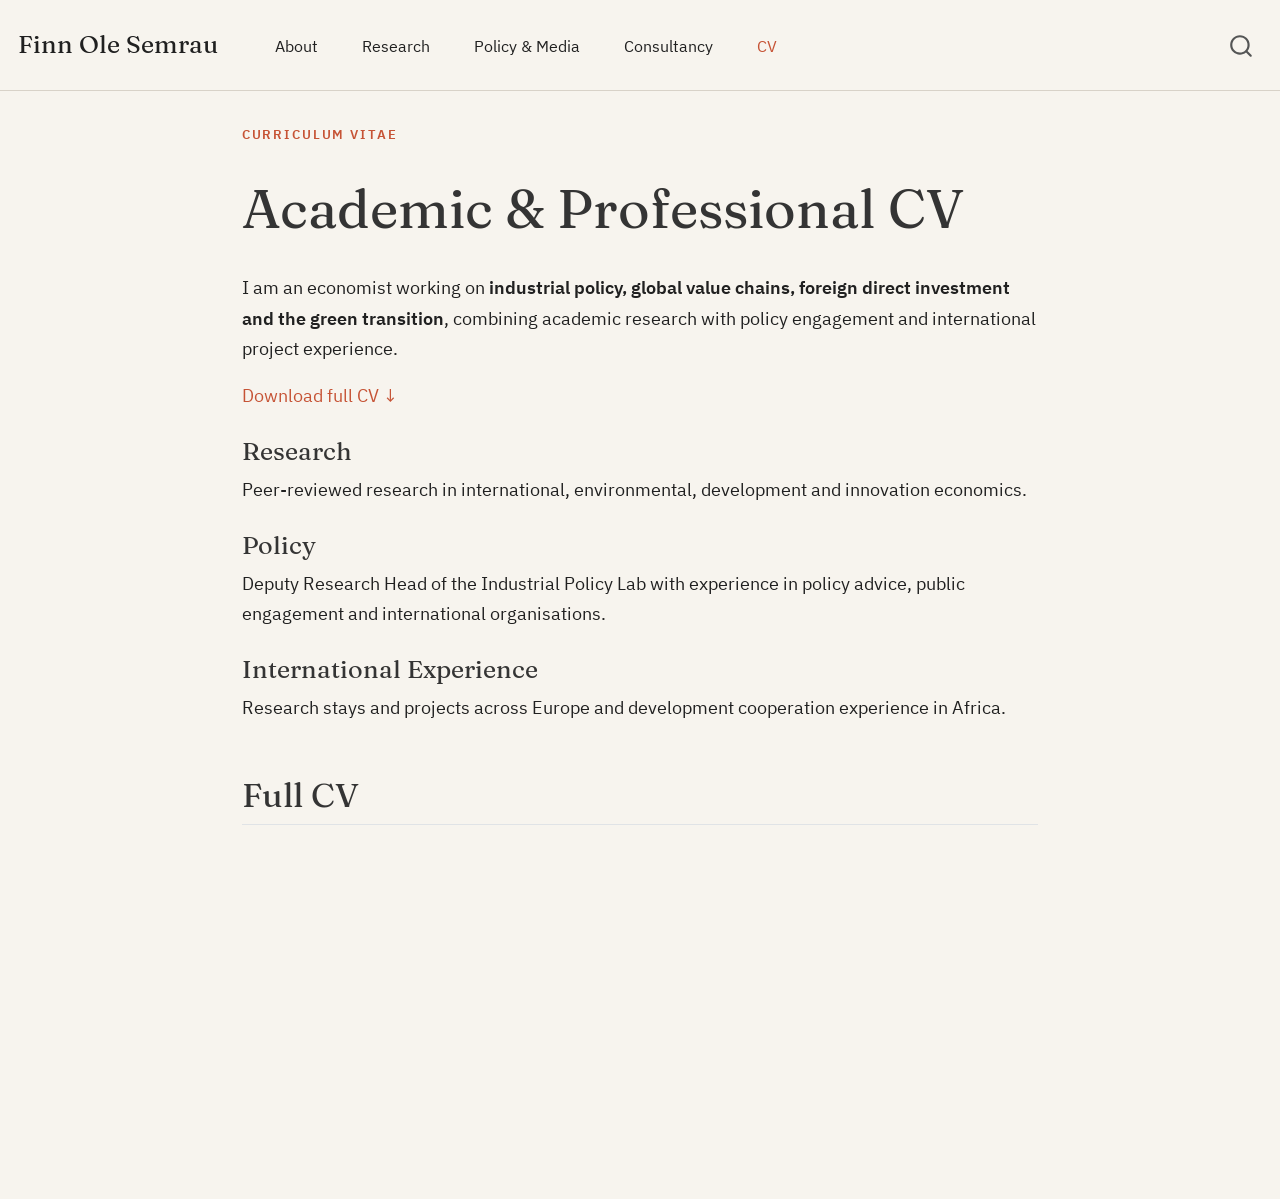
==== docs/cv.html @ ed9e6878 "Initial website" ====
<!DOCTYPE html>
<html xmlns="http://www.w3.org/1999/xhtml" lang="en" xml:lang="en"><head>

<meta charset="utf-8">
<meta name="generator" content="quarto-1.3.433">

<meta name="viewport" content="width=device-width, initial-scale=1.0, user-scalable=yes">


<title>Finn Ole Semrau – cv</title>
<style>
code{white-space: pre-wrap;}
span.smallcaps{font-variant: small-caps;}
div.columns{display: flex; gap: min(4vw, 1.5em);}
div.column{flex: auto; overflow-x: auto;}
div.hanging-indent{margin-left: 1.5em; text-indent: -1.5em;}
ul.task-list{list-style: none;}
ul.task-list li input[type="checkbox"] {
  width: 0.8em;
  margin: 0 0.8em 0.2em -1em; /* quarto-specific, see https://github.com/quarto-dev/quarto-cli/issues/4556 */ 
  vertical-align: middle;
}
</style>


<script src="site_libs/quarto-nav/quarto-nav.js"></script>
<script src="site_libs/quarto-nav/headroom.min.js"></script>
<script src="site_libs/clipboard/clipboard.min.js"></script>
<script src="site_libs/quarto-search/autocomplete.umd.js"></script>
<script src="site_libs/quarto-search/fuse.min.js"></script>
<script src="site_libs/quarto-search/quarto-search.js"></script>
<meta name="quarto:offset" content="./">
<script src="site_libs/quarto-html/quarto.js"></script>
<script src="site_libs/quarto-html/popper.min.js"></script>
<script src="site_libs/quarto-html/tippy.umd.min.js"></script>
<script src="site_libs/quarto-html/anchor.min.js"></script>
<link href="site_libs/quarto-html/tippy.css" rel="stylesheet">
<link href="site_libs/quarto-html/quarto-syntax-highlighting.css" rel="stylesheet" id="quarto-text-highlighting-styles">
<script src="site_libs/bootstrap/bootstrap.min.js"></script>
<link href="site_libs/bootstrap/bootstrap-icons.css" rel="stylesheet">
<link href="site_libs/bootstrap/bootstrap.min.css" rel="stylesheet" id="quarto-bootstrap" data-mode="light">
<script id="quarto-search-options" type="application/json">{
  "location": "navbar",
  "copy-button": false,
  "collapse-after": 3,
  "panel-placement": "end",
  "type": "overlay",
  "limit": 20,
  "language": {
    "search-no-results-text": "No results",
    "search-matching-documents-text": "matching documents",
    "search-copy-link-title": "Copy link to search",
    "search-hide-matches-text": "Hide additional matches",
    "search-more-match-text": "more match in this document",
    "search-more-matches-text": "more matches in this document",
    "search-clear-button-title": "Clear",
    "search-detached-cancel-button-title": "Cancel",
    "search-submit-button-title": "Submit",
    "search-label": "Search"
  }
}</script>


<link rel="stylesheet" href="styles.css">
</head>

<body class="nav-fixed fullcontent">

<div id="quarto-search-results"></div>
  <header id="quarto-header" class="headroom fixed-top">
    <nav class="navbar navbar-expand-lg navbar-dark ">
      <div class="navbar-container container-fluid">
      <div class="navbar-brand-container">
    <a class="navbar-brand" href="./index.html">
    <span class="navbar-title">Finn Ole Semrau</span>
    </a>
  </div>
            <div id="quarto-search" class="" title="Search"></div>
          <button class="navbar-toggler" type="button" data-bs-toggle="collapse" data-bs-target="#navbarCollapse" aria-controls="navbarCollapse" aria-expanded="false" aria-label="Toggle navigation" onclick="if (window.quartoToggleHeadroom) { window.quartoToggleHeadroom(); }">
  <span class="navbar-toggler-icon"></span>
</button>
          <div class="collapse navbar-collapse" id="navbarCollapse">
            <ul class="navbar-nav navbar-nav-scroll me-auto">
  <li class="nav-item">
    <a class="nav-link" href="./index.html" rel="" target="">
 <span class="menu-text">About</span></a>
  </li>  
  <li class="nav-item">
    <a class="nav-link" href="./research.html" rel="" target="">
 <span class="menu-text">Research</span></a>
  </li>  
  <li class="nav-item">
    <a class="nav-link" href="./policy.html" rel="" target="">
 <span class="menu-text">Policy &amp; Media</span></a>
  </li>  
  <li class="nav-item">
    <a class="nav-link" href="./consultancy.html" rel="" target="">
 <span class="menu-text">Consultancy</span></a>
  </li>  
  <li class="nav-item">
    <a class="nav-link active" href="./cv.html" rel="" target="" aria-current="page">
 <span class="menu-text">CV</span></a>
  </li>  
</ul>
            <div class="quarto-navbar-tools ms-auto">
</div>
          </div> <!-- /navcollapse -->
      </div> <!-- /container-fluid -->
    </nav>
</header>
<!-- content -->
<div id="quarto-content" class="quarto-container page-columns page-rows-contents page-layout-article page-navbar">
<!-- sidebar -->
<!-- margin-sidebar -->
    
<!-- main -->
<main class="content" id="quarto-document-content">



<div class="cv-intro">
<div class="section-kicker">
CURRICULUM VITAE
</div>
<section id="academic-professional-cv" class="level1">
<h1>Academic &amp; Professional CV</h1>
<p>I am an economist working on <strong>industrial policy, global value chains, foreign direct investment and the green transition</strong>, combining academic research with policy engagement and international project experience.</p>
<p><a href="files/Finn_Ole_Semrau_CV_personal_HP.pdf" class="cv-download" target="_blank">Download full CV ↓</a></p>
</section>
</div>
<div class="cv-highlights">
<section id="research" class="level3 cv-highlight">
<h3 class="anchored" data-anchor-id="research">Research</h3>
<p>Peer-reviewed research in international, environmental, development and innovation economics.</p>
</section>
<section id="policy" class="level3 cv-highlight">
<h3 class="anchored" data-anchor-id="policy">Policy</h3>
<p>Deputy Research Head of the Industrial Policy Lab with experience in policy advice, public engagement and international organisations.</p>
</section>
<section id="international-experience" class="level3 cv-highlight">
<h3 class="anchored" data-anchor-id="international-experience">International Experience</h3>
<p>Research stays and projects across Europe and development cooperation experience in Africa.</p>
</section>
</div>
<section id="full-cv" class="level2">
<h2 class="anchored" data-anchor-id="full-cv">Full CV</h2>
<iframe src="files/Finn_Ole_Semrau_CV_personal_HP.pdf" class="cv-frame">
</iframe>


</section>

</main> <!-- /main -->
<script id="quarto-html-after-body" type="application/javascript">
window.document.addEventListener("DOMContentLoaded", function (event) {
  const toggleBodyColorMode = (bsSheetEl) => {
    const mode = bsSheetEl.getAttribute("data-mode");
    const bodyEl = window.document.querySelector("body");
    if (mode === "dark") {
      bodyEl.classList.add("quarto-dark");
      bodyEl.classList.remove("quarto-light");
    } else {
      bodyEl.classList.add("quarto-light");
      bodyEl.classList.remove("quarto-dark");
    }
  }
  const toggleBodyColorPrimary = () => {
    const bsSheetEl = window.document.querySelector("link#quarto-bootstrap");
    if (bsSheetEl) {
      toggleBodyColorMode(bsSheetEl);
    }
  }
  toggleBodyColorPrimary();  
  const icon = "";
  const anchorJS = new window.AnchorJS();
  anchorJS.options = {
    placement: 'right',
    icon: icon
  };
  anchorJS.add('.anchored');
  const isCodeAnnotation = (el) => {
    for (const clz of el.classList) {
      if (clz.startsWith('code-annotation-')) {                     
        return true;
      }
    }
    return false;
  }
  const clipboard = new window.ClipboardJS('.code-copy-button', {
    text: function(trigger) {
      const codeEl = trigger.previousElementSibling.cloneNode(true);
      for (const childEl of codeEl.children) {
        if (isCodeAnnotation(childEl)) {
          childEl.remove();
        }
      }
      return codeEl.innerText;
    }
  });
  clipboard.on('success', function(e) {
    // button target
    const button = e.trigger;
    // don't keep focus
    button.blur();
    // flash "checked"
    button.classList.add('code-copy-button-checked');
    var currentTitle = button.getAttribute("title");
    button.setAttribute("title", "Copied!");
    let tooltip;
    if (window.bootstrap) {
      button.setAttribute("data-bs-toggle", "tooltip");
      button.setAttribute("data-bs-placement", "left");
      button.setAttribute("data-bs-title", "Copied!");
      tooltip = new bootstrap.Tooltip(button, 
        { trigger: "manual", 
          customClass: "code-copy-button-tooltip",
          offset: [0, -8]});
      tooltip.show();    
    }
    setTimeout(function() {
      if (tooltip) {
        tooltip.hide();
        button.removeAttribute("data-bs-title");
        button.removeAttribute("data-bs-toggle");
        button.removeAttribute("data-bs-placement");
      }
      button.setAttribute("title", currentTitle);
      button.classList.remove('code-copy-button-checked');
    }, 1000);
    // clear code selection
    e.clearSelection();
  });
  function tippyHover(el, contentFn) {
    const config = {
      allowHTML: true,
      content: contentFn,
      maxWidth: 500,
      delay: 100,
      arrow: false,
      appendTo: function(el) {
          return el.parentElement;
      },
      interactive: true,
      interactiveBorder: 10,
      theme: 'quarto',
      placement: 'bottom-start'
    };
    window.tippy(el, config); 
  }
  const noterefs = window.document.querySelectorAll('a[role="doc-noteref"]');
  for (var i=0; i<noterefs.length; i++) {
    const ref = noterefs[i];
    tippyHover(ref, function() {
      // use id or data attribute instead here
      let href = ref.getAttribute('data-footnote-href') || ref.getAttribute('href');
      try { href = new URL(href).hash; } catch {}
      const id = href.replace(/^#\/?/, "");
      const note = window.document.getElementById(id);
      return note.innerHTML;
    });
  }
      let selectedAnnoteEl;
      const selectorForAnnotation = ( cell, annotation) => {
        let cellAttr = 'data-code-cell="' + cell + '"';
        let lineAttr = 'data-code-annotation="' +  annotation + '"';
        const selector = 'span[' + cellAttr + '][' + lineAttr + ']';
        return selector;
      }
      const selectCodeLines = (annoteEl) => {
        const doc = window.document;
        const targetCell = annoteEl.getAttribute("data-target-cell");
        const targetAnnotation = annoteEl.getAttribute("data-target-annotation");
        const annoteSpan = window.document.querySelector(selectorForAnnotation(targetCell, targetAnnotation));
        const lines = annoteSpan.getAttribute("data-code-lines").split(",");
        const lineIds = lines.map((line) => {
          return targetCell + "-" + line;
        })
        let top = null;
        let height = null;
        let parent = null;
        if (lineIds.length > 0) {
            //compute the position of the single el (top and bottom and make a div)
            const el = window.document.getElementById(lineIds[0]);
            top = el.offsetTop;
            height = el.offsetHeight;
            parent = el.parentElement.parentElement;
          if (lineIds.length > 1) {
            const lastEl = window.document.getElementById(lineIds[lineIds.length - 1]);
            const bottom = lastEl.offsetTop + lastEl.offsetHeight;
            height = bottom - top;
          }
          if (top !== null && height !== null && parent !== null) {
            // cook up a div (if necessary) and position it 
            let div = window.document.getElementById("code-annotation-line-highlight");
            if (div === null) {
              div = window.document.createElement("div");
              div.setAttribute("id", "code-annotation-line-highlight");
              div.style.position = 'absolute';
              parent.appendChild(div);
            }
            div.style.top = top - 2 + "px";
            div.style.height = height + 4 + "px";
            let gutterDiv = window.document.getElementById("code-annotation-line-highlight-gutter");
            if (gutterDiv === null) {
              gutterDiv = window.document.createElement("div");
              gutterDiv.setAttribute("id", "code-annotation-line-highlight-gutter");
              gutterDiv.style.position = 'absolute';
              const codeCell = window.document.getElementById(targetCell);
              const gutter = codeCell.querySelector('.code-annotation-gutter');
              gutter.appendChild(gutterDiv);
            }
            gutterDiv.style.top = top - 2 + "px";
            gutterDiv.style.height = height + 4 + "px";
          }
          selectedAnnoteEl = annoteEl;
        }
      };
      const unselectCodeLines = () => {
        const elementsIds = ["code-annotation-line-highlight", "code-annotation-line-highlight-gutter"];
        elementsIds.forEach((elId) => {
          const div = window.document.getElementById(elId);
          if (div) {
            div.remove();
          }
        });
        selectedAnnoteEl = undefined;
      };
      // Attach click handler to the DT
      const annoteDls = window.document.querySelectorAll('dt[data-target-cell]');
      for (const annoteDlNode of annoteDls) {
        annoteDlNode.addEventListener('click', (event) => {
          const clickedEl = event.target;
          if (clickedEl !== selectedAnnoteEl) {
            unselectCodeLines();
            const activeEl = window.document.querySelector('dt[data-target-cell].code-annotation-active');
            if (activeEl) {
              activeEl.classList.remove('code-annotation-active');
            }
            selectCodeLines(clickedEl);
            clickedEl.classList.add('code-annotation-active');
          } else {
            // Unselect the line
            unselectCodeLines();
            clickedEl.classList.remove('code-annotation-active');
          }
        });
      }
  const findCites = (el) => {
    const parentEl = el.parentElement;
    if (parentEl) {
      const cites = parentEl.dataset.cites;
      if (cites) {
        return {
          el,
          cites: cites.split(' ')
        };
      } else {
        return findCites(el.parentElement)
      }
    } else {
      return undefined;
    }
  };
  var bibliorefs = window.document.querySelectorAll('a[role="doc-biblioref"]');
  for (var i=0; i<bibliorefs.length; i++) {
    const ref = bibliorefs[i];
    const citeInfo = findCites(ref);
    if (citeInfo) {
      tippyHover(citeInfo.el, function() {
        var popup = window.document.createElement('div');
        citeInfo.cites.forEach(function(cite) {
          var citeDiv = window.document.createElement('div');
          citeDiv.classList.add('hanging-indent');
          citeDiv.classList.add('csl-entry');
          var biblioDiv = window.document.getElementById('ref-' + cite);
          if (biblioDiv) {
            citeDiv.innerHTML = biblioDiv.innerHTML;
          }
          popup.appendChild(citeDiv);
        });
        return popup.innerHTML;
      });
    }
  }
});
</script>
</div> <!-- /content -->



</body></html>
---- docs/site_libs/quarto-html/tippy.css ----
.tippy-box[data-animation=fade][data-state=hidden]{opacity:0}[data-tippy-root]{max-width:calc(100vw - 10px)}.tippy-box{position:relative;background-color:#333;color:#fff;border-radius:4px;font-size:14px;line-height:1.4;white-space:normal;outline:0;transition-property:transform,visibility,opacity}.tippy-box[data-placement^=top]>.tippy-arrow{bottom:0}.tippy-box[data-placement^=top]>.tippy-arrow:before{bottom:-7px;left:0;border-width:8px 8px 0;border-top-color:initial;transform-origin:center top}.tippy-box[data-placement^=bottom]>.tippy-arrow{top:0}.tippy-box[data-placement^=bottom]>.tippy-arrow:before{top:-7px;left:0;border-width:0 8px 8px;border-bottom-color:initial;transform-origin:center bottom}.tippy-box[data-placement^=left]>.tippy-arrow{right:0}.tippy-box[data-placement^=left]>.tippy-arrow:before{border-width:8px 0 8px 8px;border-left-color:initial;right:-7px;transform-origin:center left}.tippy-box[data-placement^=right]>.tippy-arrow{left:0}.tippy-box[data-placement^=right]>.tippy-arrow:before{left:-7px;border-width:8px 8px 8px 0;border-right-color:initial;transform-origin:center right}.tippy-box[data-inertia][data-state=visible]{transition-timing-function:cubic-bezier(.54,1.5,.38,1.11)}.tippy-arrow{width:16px;height:16px;color:#333}.tippy-arrow:before{content:"";position:absolute;border-color:transparent;border-style:solid}.tippy-content{position:relative;padding:5px 9px;z-index:1}
---- docs/site_libs/quarto-html/quarto-syntax-highlighting.css ----
/* quarto syntax highlight colors */
:root {
  --quarto-hl-ot-color: #003B4F;
  --quarto-hl-at-color: #657422;
  --quarto-hl-ss-color: #20794D;
  --quarto-hl-an-color: #5E5E5E;
  --quarto-hl-fu-color: #4758AB;
  --quarto-hl-st-color: #20794D;
  --quarto-hl-cf-color: #003B4F;
  --quarto-hl-op-color: #5E5E5E;
  --quarto-hl-er-color: #AD0000;
  --quarto-hl-bn-color: #AD0000;
  --quarto-hl-al-color: #AD0000;
  --quarto-hl-va-color: #111111;
  --quarto-hl-bu-color: inherit;
  --quarto-hl-ex-color: inherit;
  --quarto-hl-pp-color: #AD0000;
  --quarto-hl-in-color: #5E5E5E;
  --quarto-hl-vs-color: #20794D;
  --quarto-hl-wa-color: #5E5E5E;
  --quarto-hl-do-color: #5E5E5E;
  --quarto-hl-im-color: #00769E;
  --quarto-hl-ch-color: #20794D;
  --quarto-hl-dt-color: #AD0000;
  --quarto-hl-fl-color: #AD0000;
  --quarto-hl-co-color: #5E5E5E;
  --quarto-hl-cv-color: #5E5E5E;
  --quarto-hl-cn-color: #8f5902;
  --quarto-hl-sc-color: #5E5E5E;
  --quarto-hl-dv-color: #AD0000;
  --quarto-hl-kw-color: #003B4F;
}

/* other quarto variables */
:root {
  --quarto-font-monospace: SFMono-Regular, Menlo, Monaco, Consolas, "Liberation Mono", "Courier New", monospace;
}

pre > code.sourceCode > span {
  color: #003B4F;
}

code span {
  color: #003B4F;
}

code.sourceCode > span {
  color: #003B4F;
}

div.sourceCode,
div.sourceCode pre.sourceCode {
  color: #003B4F;
}

code span.ot {
  color: #003B4F;
  font-style: inherit;
}

code span.at {
  color: #657422;
  font-style: inherit;
}

code span.ss {
  color: #20794D;
  font-style: inherit;
}

code span.an {
  color: #5E5E5E;
  font-style: inherit;
}

code span.fu {
  color: #4758AB;
  font-style: inherit;
}

code span.st {
  color: #20794D;
  font-style: inherit;
}

code span.cf {
  color: #003B4F;
  font-style: inherit;
}

code span.op {
  color: #5E5E5E;
  font-style: inherit;
}

code span.er {
  color: #AD0000;
  font-style: inherit;
}

code span.bn {
  color: #AD0000;
  font-style: inherit;
}

code span.al {
  color: #AD0000;
  font-style: inherit;
}

code span.va {
  color: #111111;
  font-style: inherit;
}

code span.bu {
  font-style: inherit;
}

code span.ex {
  font-style: inherit;
}

code span.pp {
  color: #AD0000;
  font-style: inherit;
}

code span.in {
  color: #5E5E5E;
  font-style: inherit;
}

code span.vs {
  color: #20794D;
  font-style: inherit;
}

code span.wa {
  color: #5E5E5E;
  font-style: italic;
}

code span.do {
  color: #5E5E5E;
  font-style: italic;
}

code span.im {
  color: #00769E;
  font-style: inherit;
}

code span.ch {
  color: #20794D;
  font-style: inherit;
}

code span.dt {
  color: #AD0000;
  font-style: inherit;
}

code span.fl {
  color: #AD0000;
  font-style: inherit;
}

code span.co {
  color: #5E5E5E;
  font-style: inherit;
}

code span.cv {
  color: #5E5E5E;
  font-style: italic;
}

code span.cn {
  color: #8f5902;
  font-style: inherit;
}

code span.sc {
  color: #5E5E5E;
  font-style: inherit;
}

code span.dv {
  color: #AD0000;
  font-style: inherit;
}

code span.kw {
  color: #003B4F;
  font-style: inherit;
}

.prevent-inlining {
  content: "</";
}

/*# sourceMappingURL=debc5d5d77c3f9108843748ff7464032.css.map */
---- docs/styles.css ----
/* =========================================================
   FONTS
   ========================================================= */

@font-face {
  font-family: "Fraunces";
  src: url("fonts/Fraunces9pt-Regular.woff2") format("woff2");
  font-weight: 400;
  font-style: normal;
  font-display: swap;
}

@font-face {
  font-family: "Fraunces";
  src: url("fonts/Fraunces9pt-SemiBold.woff2") format("woff2");
  font-weight: 600;
  font-style: normal;
  font-display: swap;
}

@font-face {
  font-family: "IBM Plex Sans";
  src: url("fonts/IBMPlexSans-Regular.woff2") format("woff2");
  font-weight: 400;
  font-style: normal;
  font-display: swap;
}

@font-face {
  font-family: "IBM Plex Sans";
  src: url("fonts/IBMPlexSans-SemiBold.woff2") format("woff2");
  font-weight: 600;
  font-style: normal;
  font-display: swap;
}


/* =========================================================
   COLOURS
   ========================================================= */

:root {
  --background: #f7f4ee;
  --text: #202020;
  --muted: #6c6963;
  --accent: #c65335;
  --line: #d8d2c8;
  --warm: #eee3d0;
}


/* =========================================================
   GENERAL
   ========================================================= */

body {
  background-color: var(--background);
  color: var(--text);
  font-family: "IBM Plex Sans", sans-serif;
  font-size: 1.05rem;
  font-weight: 400;
  line-height: 1.7;
}

main.content {
  max-width: 1050px;
  margin-left: auto;
  margin-right: auto;
  padding-top: 4rem;
  padding-bottom: 6rem;
}

p {
  max-width: 800px;
}

.inline-link,
.inline-link:hover,
.inline-link:focus {
  display: inline !important;
  margin: 0 !important;
  padding: 0 !important;
  line-height: inherit !important;
  vertical-align: baseline !important;
  font-weight: inherit !important;
  text-decoration: none !important;
  border: 0 !important;
  box-shadow: none !important;
}

/* =========================================================
   TYPOGRAPHY
   ========================================================= */

h1,
h2,
h3 {
  font-family: "Fraunces", serif;
  color: var(--text);
  font-weight: 400;
}

h1 {
  font-size: 3.2rem;
  line-height: 1.1;
  margin-bottom: 2rem;
}

h2 {
  font-size: 2rem;
  margin-top: 3rem;
}

a {
  color: var(--accent);
  text-decoration: none;
}

a:hover {
  color: var(--text);
}


/* =========================================================
   NAVIGATION
   ========================================================= */

.navbar {
  background-color: var(--background) !important;
  border-bottom: 1px solid var(--line);
  padding-top: 1.1rem;
  padding-bottom: 1.1rem;
}

.navbar-brand {
  font-family: "Fraunces", serif;
  font-size: 1.45rem;
  font-weight: 400;
  color: var(--text) !important;
}

.navbar-nav .nav-link {
  font-family: "IBM Plex Sans", sans-serif;
  color: var(--text) !important;
  font-size: 0.95rem;
  margin-left: 0.7rem;
  margin-right: 0.7rem;
}

.navbar-nav .nav-link:hover,
.navbar-nav .nav-link.active {
  color: var(--accent) !important;
}


/* =========================================================
   HOMEPAGE HERO
   ========================================================= */

.home-hero {
  min-height: 58vh;

  background-image:
    linear-gradient(
      90deg,
      rgba(17, 25, 30, 0.78) 0%,
      rgba(17, 25, 30, 0.55) 40%,
      rgba(17, 25, 30, 0.12) 75%
    ),
    url("images/hero2.jpg");

  background-size: cover;
  background-position: 65% 78%;

  display: flex;
  align-items: flex-end;

  margin-left: calc(-50vw + 50%);
  margin-right: calc(-50vw + 50%);

  padding: 5rem max(6vw, calc((100vw - 1050px) / 2));
}

.hero-overlay {
  max-width: 620px;
  color: #ffffff;
}

.hero-overlay h1 {
  font-family: "Fraunces", serif;
  color: #ffffff;
  font-size: 4.2rem;
  font-weight: 400;
  line-height: 1;
  margin-top: 0.5rem;
  margin-bottom: 1.5rem;
}

.hero-overlay p {
  font-family: "IBM Plex Sans", sans-serif;
  color: #ffffff;
  font-size: 1.15rem;
  line-height: 1.6;
  max-width: 590px;
}

.hero-kicker {
  font-family: "IBM Plex Sans", sans-serif;
  color: #e5aa91;
  font-size: 0.8rem;
  font-weight: 600;
  letter-spacing: 0.14em;
  text-transform: uppercase;
  margin-bottom: 1.2rem;
}

.hero-links {
  margin-top: 2rem;
}

.hero-links a {
  display: inline-block;
  font-family: "IBM Plex Sans", sans-serif;
  color: #ffffff;
  margin-right: 1.8rem;
  font-size: 0.95rem;
  font-weight: 600;
  border-bottom: 1px solid #e5aa91;
  padding-bottom: 0.15rem;
}

.hero-links a:hover {
  color: #e5aa91;
}


/* =========================================================
   ABOUT
   ========================================================= */

.about-grid {
  display: grid;
  grid-template-columns: 0.55fr 1.45fr;
  gap: 4.5rem;
  align-items: center;
  padding-top: 5rem;
  padding-bottom: 5rem;
}

.about-photo img {
  width: 100%;
  max-width: 300px;
  aspect-ratio: 4 / 5;
  object-fit: cover;
}

.about-text {
  max-width: 700px;
}

.about-text h2 {
  margin-top: 0;
  margin-bottom: 1.5rem;
}

.about-text p {
  font-size: 1.08rem;
  line-height: 1.75;
}

.about-text a {
  display: inline-block;
  margin-top: 0.8rem;
  font-weight: 600;
  border-bottom: 1px solid var(--accent);
  padding-bottom: 0.1rem;
}



/* =========================================================
   CURRENTLY
   ========================================================= */

.currently {
  max-width: 900px;
  margin-top: 1rem;
  margin-bottom: 5rem;
  padding: 2rem 2.2rem;
  border-left: 3px solid var(--accent);
  background-color: rgba(198, 83, 53, 0.05);
  font-size: 1.08rem;
  line-height: 1.7;
}

.section-kicker {
  font-family: "IBM Plex Sans", sans-serif;
  font-size: 0.78rem;
  font-weight: 600;
  letter-spacing: 0.14em;
  color: var(--accent);
  margin-bottom: 0.7rem;
}


/* =========================================================
   RESEARCH THEMES
   ========================================================= */

.research-grid {
  display: grid;
  grid-template-columns: repeat(3, 1fr);
  gap: 1.5rem;
  margin-top: 2rem;
  margin-bottom: 5rem;
}

.research-card {
  border-top: 2px solid var(--text);
  padding-top: 1.4rem;
}

.research-card h3 {
  font-size: 1.45rem;
  line-height: 1.25;
  margin-top: 0;
  margin-bottom: 1rem;
}

.research-card p {
  font-size: 0.98rem;
  line-height: 1.65;
  color: var(--muted);
}


/* =========================================================
   SELECTED RESEARCH / PUBLICATIONS
   ========================================================= */

.paper-list {
  margin-top: 2rem;
  margin-bottom: 6rem;
}

.paper-item {
  display: grid;
  grid-template-columns: 1fr;
  padding-top: 2rem;
  padding-bottom: 2rem;
  border-top: 1px solid var(--line);
}

.paper-item:last-child {
  border-bottom: 1px solid var(--line);
}

.paper-meta {
  font-family: "IBM Plex Sans", sans-serif;
  font-size: 0.75rem;
  font-weight: 600;
  letter-spacing: 0.11em;
  color: var(--accent);
  margin-bottom: 0.7rem;
}

.paper-item h3 {
  font-size: 1.55rem;
  line-height: 1.3;
  margin-top: 0;
  margin-bottom: 0.8rem;
}

.paper-item p {
  color: var(--muted);
  max-width: 760px;
  margin-bottom: 0.7rem;
}

.paper-item a {
  font-size: 0.9rem;
  font-weight: 600;
  border-bottom: 1px solid var(--accent);
  padding-bottom: 0.1rem;
}

.research-button {
  display: inline-block;
  padding: 0.7rem 1.1rem;
  color: #fff !important;
  background-color: #C65335;
  border: 1px solid #C65335;
  border-radius: 3px;
  text-decoration: none !important;
  font-weight: 600;
}

.research-button:hover {
  color: #fff !important;
  background-color: #A9442D;
  border-color: #A9442D;
}

.paper-list {
  margin-bottom: 0 !important;
  padding-bottom: 0 !important;
}

.paper-list .paper-item:last-child {
  margin-bottom: 0 !important;
}

.research-cta {
  margin-top: 1.25rem !important;
  margin-bottom: 4rem !important;
}

.research-cta p {
  margin: 0 !important;
}

/* =========================================================
   HOMEPAGE POLICY FEATURE
   ========================================================= */

.policy-feature {
  display: grid;
  grid-template-columns: 1.15fr 0.85fr;
  gap: 4rem;
  align-items: center;
  margin-top: 2rem;
  margin-bottom: 6rem;
}

.policy-image img {
  width: 100%;
  height: 560px;
  object-fit: cover;
  object-position: center 18%;
}

.policy-text {
  width: 100%;
  max-width: none;
}

.policy-text h2 {
  font-size: 2.2rem;
  margin-top: 0.5rem;
  margin-bottom: 1.5rem;
}

.policy-text p {
  font-size: 1.05rem;
  line-height: 1.75;
}

.policy-text a {
  display: inline-block;
  margin-top: 0.8rem;
  font-weight: 600;
  border-bottom: 1px solid var(--accent);
  padding-bottom: 0.1rem;
}




/* =========================================================
   RESEARCH PAGE
   ========================================================= */

.research-intro {
  display: grid;
  grid-template-columns: 1fr 1fr;
  gap: 4.5rem;
  align-items: center;
  margin-bottom: 5rem;
}

.research-intro-text h1 {
  font-size: 3.4rem;
  line-height: 1.1;
  margin-top: 0.5rem;
  margin-bottom: 1.8rem;
}

.research-intro-text p {
  font-size: 1.12rem;
  line-height: 1.75;
}

.research-intro-photo img {
  width: 100%;
  max-width: 520px;
  height: auto;
  display: block;
  margin-left: auto;
}


/* =========================================================
   ONGOING RESEARCH
   ========================================================= */

.ongoing-grid {
  display: grid;
  grid-template-columns: repeat(2, 1fr);
  gap: 1.5rem 3rem;
  margin-top: 2rem;
  margin-bottom: 5rem;
}

.ongoing-paper {
  border-top: 1px solid var(--line);
  padding-top: 1.4rem;
  padding-bottom: 1.6rem;
}

.paper-number {
  font-family: "IBM Plex Sans", sans-serif;
  color: var(--accent);
  font-size: 0.75rem;
  font-weight: 600;
  letter-spacing: 0.1em;
  margin-bottom: 0.8rem;
}

.ongoing-paper h3 {
  font-size: 1.4rem;
  margin-top: 0;
  margin-bottom: 0.4rem;
}

.ongoing-paper p {
  color: var(--muted);
  font-size: 0.95rem;
}


/* =========================================================
   POLICY PAGE
   ========================================================= */

.policy-intro {
  display: grid;
  grid-template-columns: 0.9fr 1.1fr;
  gap: 4.5rem;
  align-items: center;
  margin-bottom: 5rem;
}

.policy-intro-text h1 {
  font-size: 3.4rem;
  line-height: 1.1;
  margin-top: 0.5rem;
  margin-bottom: 1.8rem;
}

.policy-intro-text p {
  font-size: 1.12rem;
  line-height: 1.75;
}

.policy-intro-photo img {
  width: 100%;
  max-width: 560px;
  height: auto;
  display: block;
  margin-left: auto;
}


/* =========================================================
   POLICY AREAS
   ========================================================= */

.policy-areas {
  display: grid;
  grid-template-columns: repeat(3, 1fr);
  gap: 2rem;
  margin-top: 2rem;
  margin-bottom: 5rem;
}

.policy-area {
  border-top: 2px solid var(--text);
  padding-top: 1.3rem;
}

.policy-area h3 {
  font-size: 1.4rem;
  margin-top: 0.6rem;
  margin-bottom: 1rem;
}

.policy-area p {
  color: var(--muted);
  font-size: 0.97rem;
  line-height: 1.65;
}


/* =========================================================
   PUBLIC ENGAGEMENT
   ========================================================= */

.engagement-grid {
  display: grid;
  grid-template-columns: repeat(3, 1fr);
  gap: 2rem;
  margin-top: 2rem;
  margin-bottom: 5rem;
}

.engagement-item {
  background-color: var(--warm);
  padding: 2rem;
}

.engagement-item h3 {
  margin-top: 0;
  font-size: 1.35rem;
}

.engagement-item p {
  color: var(--muted);
  font-size: 0.97rem;
  line-height: 1.65;
}


/* =========================================================
   RESPONSIVE
   ========================================================= */

@media (max-width: 850px) {

  main.content {
    padding-top: 2.5rem;
  }

  h1 {
    font-size: 2.5rem;
  }


  /* Hero */

  .home-hero {
    min-height: 65vh;
    background-position: 68% 75%;
    padding: 3rem 2rem;
  }

  .hero-overlay {
    max-width: 500px;
  }

  .hero-overlay h1 {
    font-size: 3.4rem;
  }

  .hero-overlay p {
    font-size: 1.05rem;
  }


  /* About */

  .about-grid {
    grid-template-columns: 1fr;
    gap: 2rem;
    padding-top: 3rem;
    padding-bottom: 3rem;
  }

  .about-photo img {
    max-width: 250px;
  }


  /* Research themes */

  .research-grid {
    grid-template-columns: 1fr;
    gap: 2rem;
  }


  /* Homepage policy */

  .policy-feature {
    grid-template-columns: 1fr;
    gap: 2rem;
    margin-bottom: 4rem;
  }

  .policy-image img {
    height: 380px;
    object-position: center 15%;
  }



/* =========================================================
   CONSULTANCY FEATURE
   ========================================================= */

.consultancy-feature {
  display: grid;
  grid-template-columns: minmax(220px, 0.75fr) minmax(0, 1.6fr);
  gap: 3rem;
  align-items: center;
  margin: 4rem 0;
  padding: 2.75rem;
  background-color: #eee9e1;
  border-radius: 4px;
}

.consultancy-photo {
  display: flex;
  justify-content: center;
}

.consultancy-photo p {
  margin: 0;
}

.consultancy-photo img {
  display: block;
  width: 250px !important;
  max-width: 100% !important;
  height: 300px !important;
  object-fit: cover;
  object-position: right bottom;
  border-radius: 3px;
}

.consultancy-text {
  min-width: 0;
}

.consultancy-text > :first-child {
  margin-top: 0;
}

.consultancy-text > :last-child {
  margin-bottom: 0;
}


/* =========================================================
   CONSULTANCY FEATURE: MOBILE
   ========================================================= */

@media (max-width: 850px) {
  .consultancy-feature {
    grid-template-columns: 1fr;
    gap: 2rem;
    padding: 2rem;
  }

  .consultancy-photo img {
    width: 250px !important;
    max-width: 100% !important;
    height: 300px !important;
    object-fit: cover;
    object-position: right bottom;
  }

  .consultancy-text h2 {
    font-size: 2.1rem;
  }
}


/* =========================================================
   CONSULTANCY PAGE
   ========================================================= */

.consultancy-intro {
  display: grid;
  grid-template-columns: 1fr 1fr;
  gap: 4.5rem;
  align-items: center;
  margin-bottom: 5rem;
}

.consultancy-intro-text h1 {
  font-size: 3.4rem;
  line-height: 1.1;
  margin-top: 0.5rem;
  margin-bottom: 1.8rem;
}

.consultancy-intro-text p {
  font-size: 1.12rem;
  line-height: 1.75;
}

.consultancy-intro-photo img {
  width: 100%;
  height: auto;
  display: block;
}


/* ---------- Consultancy areas ---------- */

.consultancy-areas {
  display: grid;
  grid-template-columns: repeat(3, 1fr);
  gap: 2rem;
  margin-top: 2rem;
  margin-bottom: 5rem;
}

.consultancy-area {
  border-top: 2px solid var(--text);
  padding-top: 1.3rem;
}

.consultancy-area h3 {
  font-size: 1.4rem;
  margin-top: 0.6rem;
  margin-bottom: 1rem;
}

.consultancy-area p {
  color: var(--muted);
  font-size: 0.97rem;
  line-height: 1.65;
}


/* ---------- Consultancy experience ---------- */

.consultancy-experience {
  margin-top: 2rem;
  margin-bottom: 5rem;
}

.experience-item {
  display: grid;
  grid-template-columns: 150px 1fr;
  gap: 2rem;
  padding: 1.8rem 0;
  border-top: 1px solid var(--line);
}

.experience-item:last-child {
  border-bottom: 1px solid var(--line);
}

.experience-year {
  color: var(--accent);
  font-size: 0.82rem;
  font-weight: 600;
  letter-spacing: 0.08em;
  padding-top: 0.2rem;
}

.experience-item h3 {
  margin-top: 0;
  margin-bottom: 0.7rem;
  font-size: 1.4rem;
}

.experience-item p {
  color: var(--muted);
  margin-bottom: 0;
}


/* ---------- Consultancy page: mobile ---------- */

@media (max-width: 850px) {

  .consultancy-intro {
    grid-template-columns: 1fr;
    gap: 2.5rem;
  }

  .consultancy-intro-text h1 {
    font-size: 2.7rem;
  }

  .consultancy-areas {
    grid-template-columns: 1fr;
  }

  .experience-item {
    grid-template-columns: 1fr;
    gap: 0.5rem;
  }

}


/* =========================================================
   CV PAGE
   ========================================================= */

.cv-intro {
  max-width: 760px;
  margin-bottom: 4rem;
}

.cv-intro h1 {
  font-size: 3.4rem;
  line-height: 1.1;
  margin-top: 0.5rem;
  margin-bottom: 1.8rem;
}

.cv-intro p {
  font-size: 1.12rem;
  line-height: 1.75;
}

.cv-download {
  display: inline-block;
  margin-top: 1.2rem;
  padding: 0.8rem 1.2rem;
  border: 1px solid var(--accent);
  font-weight: 600;
}

.cv-download:hover {
  background-color: var(--accent);
  color: #ffffff;
}


/* ---------- CV highlights ---------- */

.cv-highlights {
  display: grid;
  grid-template-columns: repeat(3, 1fr);
  gap: 2rem;
  margin-bottom: 5rem;
}

.cv-highlight {
  border-top: 2px solid var(--text);
  padding-top: 1.3rem;
}

.cv-highlight h3 {
  margin-top: 0;
  margin-bottom: 0.8rem;
  font-size: 1.35rem;
}

.cv-highlight p {
  color: var(--muted);
  font-size: 0.96rem;
  line-height: 1.65;
}


/* ---------- Embedded CV ---------- */

.cv-frame {
  width: 100%;
  height: 950px;
  border: 1px solid var(--line);
  margin-top: 1rem;
}


/* ---------- CV page: mobile ---------- */

@media (max-width: 850px) {

  .cv-intro h1 {
    font-size: 2.7rem;
  }

  .cv-highlights {
    grid-template-columns: 1fr;
  }

  .cv-frame {
    height: 650px;
  }

}
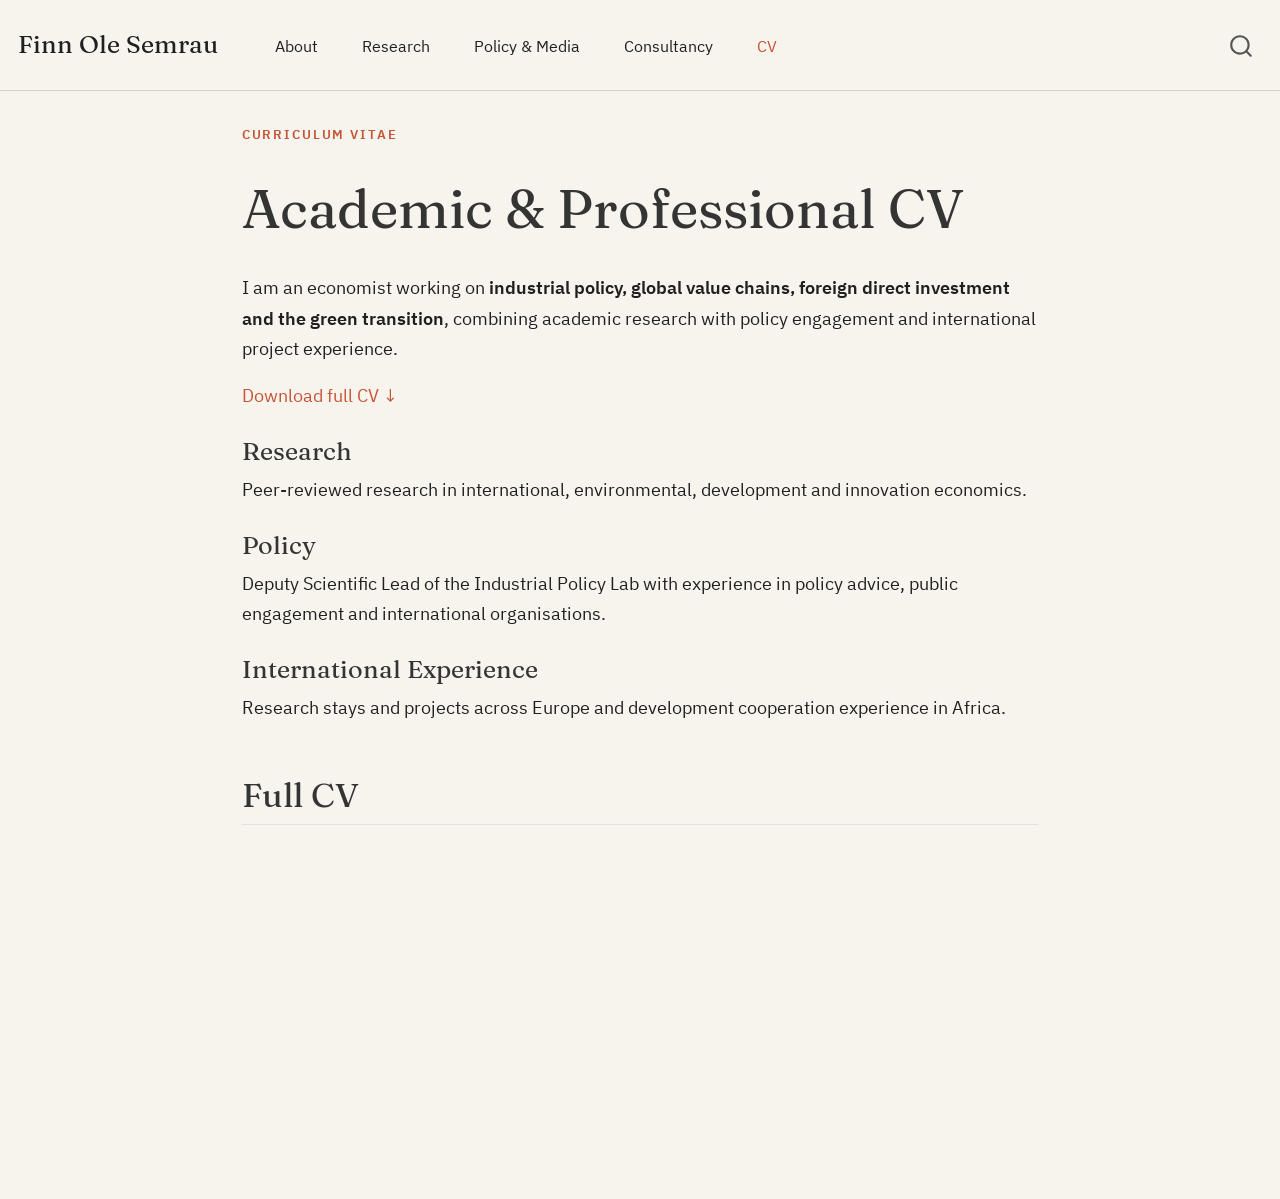
==== commit cc88c18f: "Fotos and media" ====
--- a/docs/cv.html
+++ b/docs/cv.html
@@ -135,7 +135,7 @@
 </section>
 <section id="policy" class="level3 cv-highlight">
 <h3 class="anchored" data-anchor-id="policy">Policy</h3>
-<p>Deputy Research Head of the Industrial Policy Lab with experience in policy advice, public engagement and international organisations.</p>
+<p>Deputy Scientific Lead of the Industrial Policy Lab with experience in policy advice, public engagement and international organisations.</p>
 </section>
 <section id="international-experience" class="level3 cv-highlight">
 <h3 class="anchored" data-anchor-id="international-experience">International Experience</h3>
